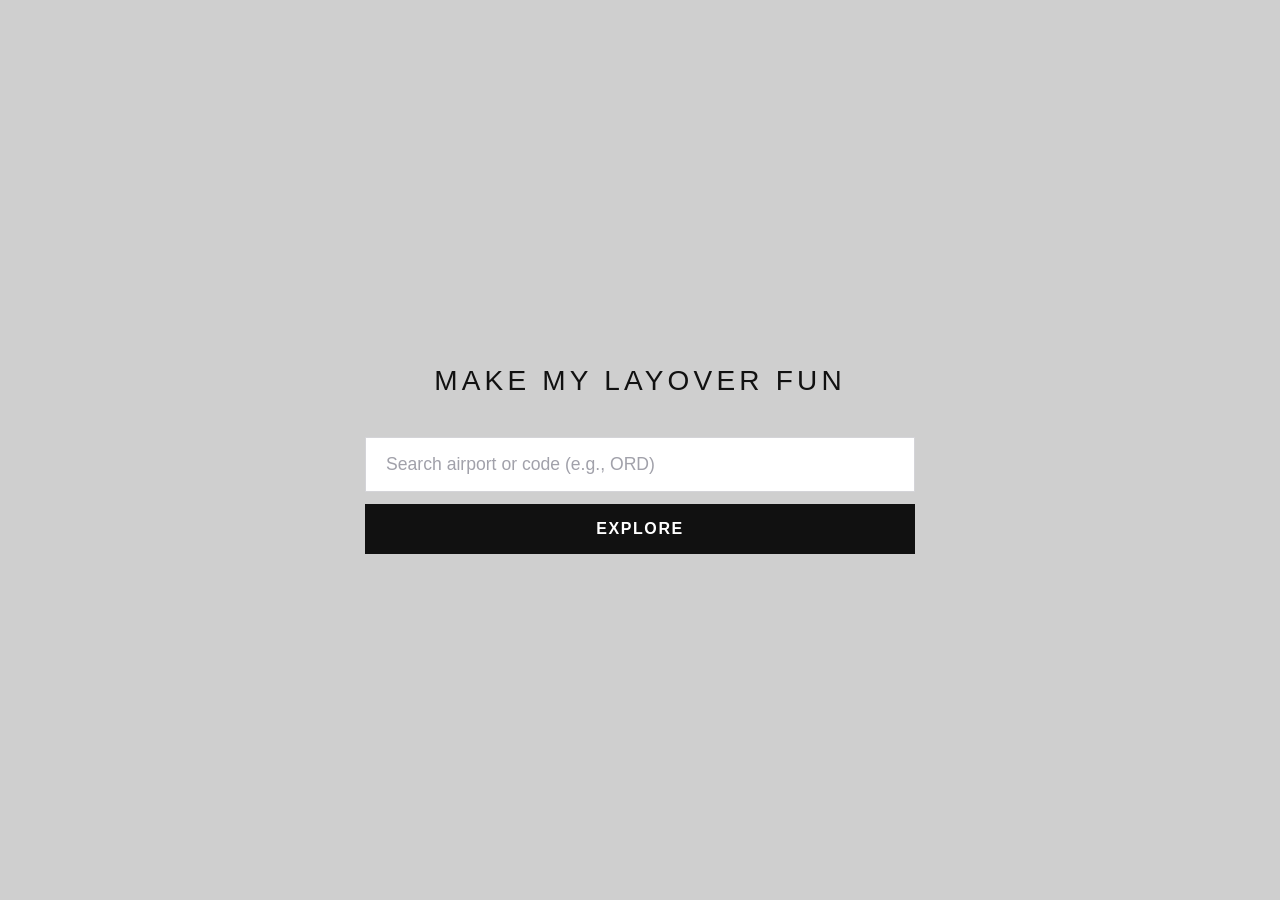
==== index.html @ f095bbe9 "airports" ====
<!DOCTYPE html>
<html lang="en">
<head>
    <!-- Google tag (gtag.js) -->
    <script async src="https://www.googletagmanager.com/gtag/js?id=G-93NPFQ6VTE"></script>
    <script>
        window.dataLayer = window.dataLayer || [];
        function gtag(){dataLayer.push(arguments);}
        gtag('js', new Date());

        gtag('config', 'G-93NPFQ6VTE');
    </script>
    <meta charset="UTF-8">
    <meta name="viewport" content="width=device-width, initial-scale=1.0">
    <title>Make My Layover Fun</title>
    
    <style>
        /* Sleek, light industrial theme inspired by aerospace UI */
        body {
            margin: 0;
            padding: 0;
            /* Native stark sans-serif stack for hard, clean letters */
            font-family: "Helvetica Neue", Helvetica, Arial, sans-serif;
            background-color: #cfcfcf; /* Light gray background */
            color: #111111; /* Stark black */
            display: flex;
            flex-direction: column;
            justify-content: center;
            align-items: center;
            height: 100vh;
            text-align: center;
        }

        .container {
            width: 100%;
            max-width: 550px;
            padding: 20px;
        }

        h1 {
            font-weight: 400; /* Lighter weight, much sleeker */
            font-size: 1.75rem; /* Smaller, less intrusive */
            text-transform: uppercase;
            letter-spacing: 0.15em; /* Wide spacing for a premium/tech feel */
            margin-bottom: 40px;
            color: #111111;
        }

        .search-wrapper {
            display: flex;
            flex-direction: column;
            gap: 12px;
        }

        /* Sharp, brutalist input field */
        input[type="text"] {
            width: 100%;
            padding: 16px 20px;
            font-size: 1.1rem;
            font-family: inherit;
            background-color: #ffffff;
            color: #111111;
            border: 1px solid #d4d4d8;
            border-radius: 0; /* Sharp corners */
            box-sizing: border-box;
            outline: none;
            transition: border-color 0.2s;
        }

        input[type="text"]::placeholder {
            color: #a1a1aa;
            font-weight: 400;
        }

        input[type="text"]:focus {
            border: 1px solid #111111; /* Sharp black border on focus */
        }

        /* High-contrast action button */
        button {
            padding: 16px;
            font-size: 1rem;
            font-weight: 600;
            font-family: inherit;
            text-transform: uppercase;
            letter-spacing: 0.1em;
            background-color: #111111;
            color: #ffffff;
            border: none;
            border-radius: 0; /* Sharp corners */
            cursor: pointer;
            transition: background-color 0.2s;
        }

        button:hover {
            background-color: #3f3f46;
        }

        /* Hide datalist arrow for absolute minimalism in supported browsers */
        input::-webkit-calendar-picker-indicator {
            opacity: 0;
        }
    </style>
</head>
<body>

    <div class="container">
        <h1>Make My Layover Fun</h1>
        
        <form id="hub-form" class="search-wrapper">
            <input 
                type="text" 
                id="airport-input" 
                list="airports" 
                placeholder="Search airport or code (e.g., ORD)" 
                required 
                autocomplete="off"
            >
            
            <!-- Top 50 Busiest US Airports - Alphabetized by Code -->
            <datalist id="airports">
                <option value="ATL - Atlanta Hartsfield-Jackson">
                <option value="AUS - Austin-Bergstrom">
                <option value="BNA - Nashville">
                <option value="BOS - Boston Logan">
                <option value="BWI - Baltimore/Washington">
                <option value="CLE - Cleveland Hopkins">
                <option value="CLT - Charlotte Douglas">
                <option value="CMH - John Glenn Columbus">
                <option value="CVG - Cincinnati/Northern Kentucky">
                <option value="DCA - Washington Reagan National">
                <option value="DEN - Denver International">
                <option value="DFW - Dallas/Fort Worth">
                <option value="DTW - Detroit Metropolitan">
                <option value="EWR - Newark Liberty">
                <option value="FLL - Fort Lauderdale-Hollywood">
                <option value="HNL - Honolulu">
                <option value="IAD - Washington Dulles">
                <option value="IAH - Houston George Bush">
                <option value="IND - Indianapolis">
                <option value="JAX - Jacksonville">
                <option value="JFK - New York John F. Kennedy">
                <option value="LAS - Las Vegas Harry Reid">
                <option value="LAX - Los Angeles">
                <option value="LGA - New York LaGuardia">
                <option value="MCI - Kansas City">
                <option value="MCO - Orlando">
                <option value="MDW - Chicago Midway">
                <option value="MIA - Miami">
                <option value="MKE - Milwaukee Mitchell">
                <option value="MSP - Minneapolis-St. Paul">
                <option value="MSY - New Orleans Louis Armstrong">
                <option value="OAK - Oakland">
                <option value="ORD - Chicago O'Hare">
                <option value="PBI - Palm Beach">
                <option value="PDX - Portland">
                <option value="PHL - Philadelphia">
                <option value="PHX - Phoenix Sky Harbor">
                <option value="PIT - Pittsburgh">
                <option value="RDU - Raleigh-Durham">
                <option value="RSW - Southwest Florida (Fort Myers)">
                <option value="SAN - San Diego">
                <option value="SAT - San Antonio">
                <option value="SEA - Seattle-Tacoma">
                <option value="SFO - San Francisco">
                <option value="SJU - San Juan Luis Muñoz Marín">
                <option value="SLC - Salt Lake City">
                <option value="SMF - Sacramento">
                <option value="SNA - John Wayne (Orange County)">
                <option value="STL - St. Louis Lambert">
                <option value="TPA - Tampa">
            </datalist>

            <button type="submit">Explore</button>
        </form>
    </div>

    <script>
        document.getElementById('hub-form').addEventListener('submit', function(e) {
            e.preventDefault(); 
            
            const inputValue = document.getElementById('airport-input').value;
            const code = inputValue.substring(0, 3).toUpperCase();
            
            if(code.length === 3) {
                window.location.href = `airport.html?code=${code}`;
            } else {
                alert("Please select a valid airport from the list.");
            }
        });
    </script>

</body>
</html>
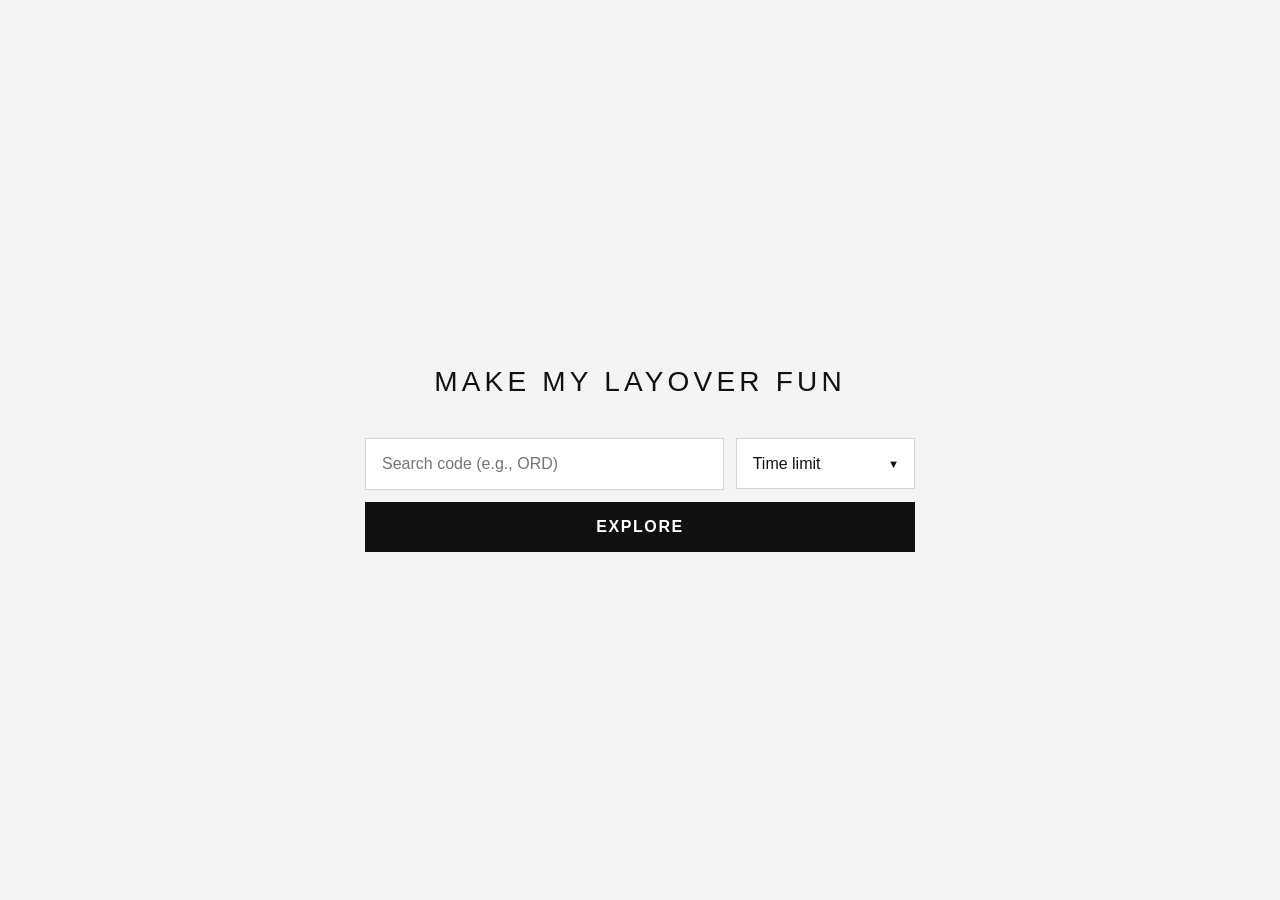
==== commit 06e83cbf: "symbols and pictures + lga" ====
--- a/index.html
+++ b/index.html
@@ -1,28 +1,16 @@
 <!DOCTYPE html>
 <html lang="en">
 <head>
-    <!-- Google tag (gtag.js) -->
-    <script async src="https://www.googletagmanager.com/gtag/js?id=G-93NPFQ6VTE"></script>
-    <script>
-        window.dataLayer = window.dataLayer || [];
-        function gtag(){dataLayer.push(arguments);}
-        gtag('js', new Date());
-
-        gtag('config', 'G-93NPFQ6VTE');
-    </script>
     <meta charset="UTF-8">
     <meta name="viewport" content="width=device-width, initial-scale=1.0">
     <title>Make My Layover Fun</title>
-    
     <style>
-        /* Sleek, light industrial theme inspired by aerospace UI */
         body {
             margin: 0;
             padding: 0;
-            /* Native stark sans-serif stack for hard, clean letters */
             font-family: "Helvetica Neue", Helvetica, Arial, sans-serif;
-            background-color: #cfcfcf; /* Light gray background */
-            color: #111111; /* Stark black */
+            background-color: #f4f4f5;
+            color: #111111;
             display: flex;
             flex-direction: column;
             justify-content: center;
@@ -30,94 +18,102 @@
             height: 100vh;
             text-align: center;
         }
-
         .container {
             width: 100%;
             max-width: 550px;
             padding: 20px;
         }
-
         h1 {
-            font-weight: 400; /* Lighter weight, much sleeker */
-            font-size: 1.75rem; /* Smaller, less intrusive */
+            font-weight: 400;
+            font-size: 1.75rem;
             text-transform: uppercase;
-            letter-spacing: 0.15em; /* Wide spacing for a premium/tech feel */
+            letter-spacing: 0.15em;
             margin-bottom: 40px;
             color: #111111;
         }
-
-        .search-wrapper {
-            display: flex;
-            flex-direction: column;
+        .form-grid {
+            display: grid;
+            grid-template-columns: 2fr 1fr;
             gap: 12px;
+            margin-bottom: 12px;
         }
-
-        /* Sharp, brutalist input field */
-        input[type="text"] {
+        input[type="text"], select {
             width: 100%;
-            padding: 16px 20px;
-            font-size: 1.1rem;
+            padding: 16px;
+            font-size: 1rem;
             font-family: inherit;
             background-color: #ffffff;
             color: #111111;
             border: 1px solid #d4d4d8;
-            border-radius: 0; /* Sharp corners */
+            border-radius: 0;
             box-sizing: border-box;
             outline: none;
-            transition: border-color 0.2s;
+            appearance: none;
+            -webkit-appearance: none;
         }
-
-        input[type="text"]::placeholder {
-            color: #a1a1aa;
-            font-weight: 400;
+        .select-wrapper {
+            position: relative;
         }
-
-        input[type="text"]:focus {
-            border: 1px solid #111111; /* Sharp black border on focus */
+        .select-wrapper::after {
+            content: "▼";
+            font-size: 0.7rem;
+            position: absolute;
+            right: 16px;
+            top: 50%;
+            transform: translateY(-50%);
+            pointer-events: none;
         }
-
-        /* High-contrast action button */
+        input[type="text"]:focus, select:focus {
+            border: 1px solid #111111;
+        }
         button {
+            width: 100%;
             padding: 16px;
             font-size: 1rem;
             font-weight: 600;
-            font-family: inherit;
             text-transform: uppercase;
             letter-spacing: 0.1em;
             background-color: #111111;
             color: #ffffff;
             border: none;
-            border-radius: 0; /* Sharp corners */
+            border-radius: 0;
             cursor: pointer;
             transition: background-color 0.2s;
         }
+        button:hover { background-color: #3f3f46; }
+        input::-webkit-calendar-picker-indicator { opacity: 0; }
+    </style>
 
-        button:hover {
-            background-color: #3f3f46;
-        }
+    <script async src="https://www.googletagmanager.com/gtag/js?id=G-93NPFQ6VTE"></script>
+    <script>
+      window.dataLayer = window.dataLayer || [];
+      function gtag(){dataLayer.push(arguments);}
+      gtag('js', new Date());
 
-        /* Hide datalist arrow for absolute minimalism in supported browsers */
-        input::-webkit-calendar-picker-indicator {
-            opacity: 0;
-        }
-    </style>
+      gtag('config', 'G-93NPFQ6VTE');
+    </script>
 </head>
 <body>
 
     <div class="container">
         <h1>Make My Layover Fun</h1>
         
-        <form id="hub-form" class="search-wrapper">
-            <input 
-                type="text" 
-                id="airport-input" 
-                list="airports" 
-                placeholder="Search airport or code (e.g., ORD)" 
-                required 
-                autocomplete="off"
-            >
+        <form id="hub-form">
+            <div class="form-grid">
+                <input type="text" id="airport-input" list="airports" placeholder="Search code (e.g., ORD)" required autocomplete="off">
+                <div class="select-wrapper">
+                    <select id="time-input" required>
+                        <option value="" disabled selected>Time limit</option>
+                        <option value="30">30 Mins</option>
+                        <option value="60">1 Hour</option>
+                        <option value="120">2 Hours</option>
+                        <option value="180">3 Hours</option>
+                        <option value="240">4 Hours</option>
+                        <option value="999">6+ Hours</option>
+                    </select>
+                </div>
+            </div>
             
-            <!-- Top 50 Busiest US Airports - Alphabetized by Code -->
             <datalist id="airports">
                 <option value="ATL - Atlanta Hartsfield-Jackson">
                 <option value="AUS - Austin-Bergstrom">
@@ -178,14 +174,13 @@
     <script>
         document.getElementById('hub-form').addEventListener('submit', function(e) {
             e.preventDefault(); 
+            const code = document.getElementById('airport-input').value.substring(0, 3).toUpperCase();
+            const time = document.getElementById('time-input').value;
             
-            const inputValue = document.getElementById('airport-input').value;
-            const code = inputValue.substring(0, 3).toUpperCase();
-            
-            if(code.length === 3) {
-                window.location.href = `airport.html?code=${code}`;
+            if(code.length === 3 && time) {
+                window.location.href = `airport.html?code=${code}&time=${time}`;
             } else {
-                alert("Please select a valid airport from the list.");
+                alert("Please select an airport and a time limit.");
             }
         });
     </script>
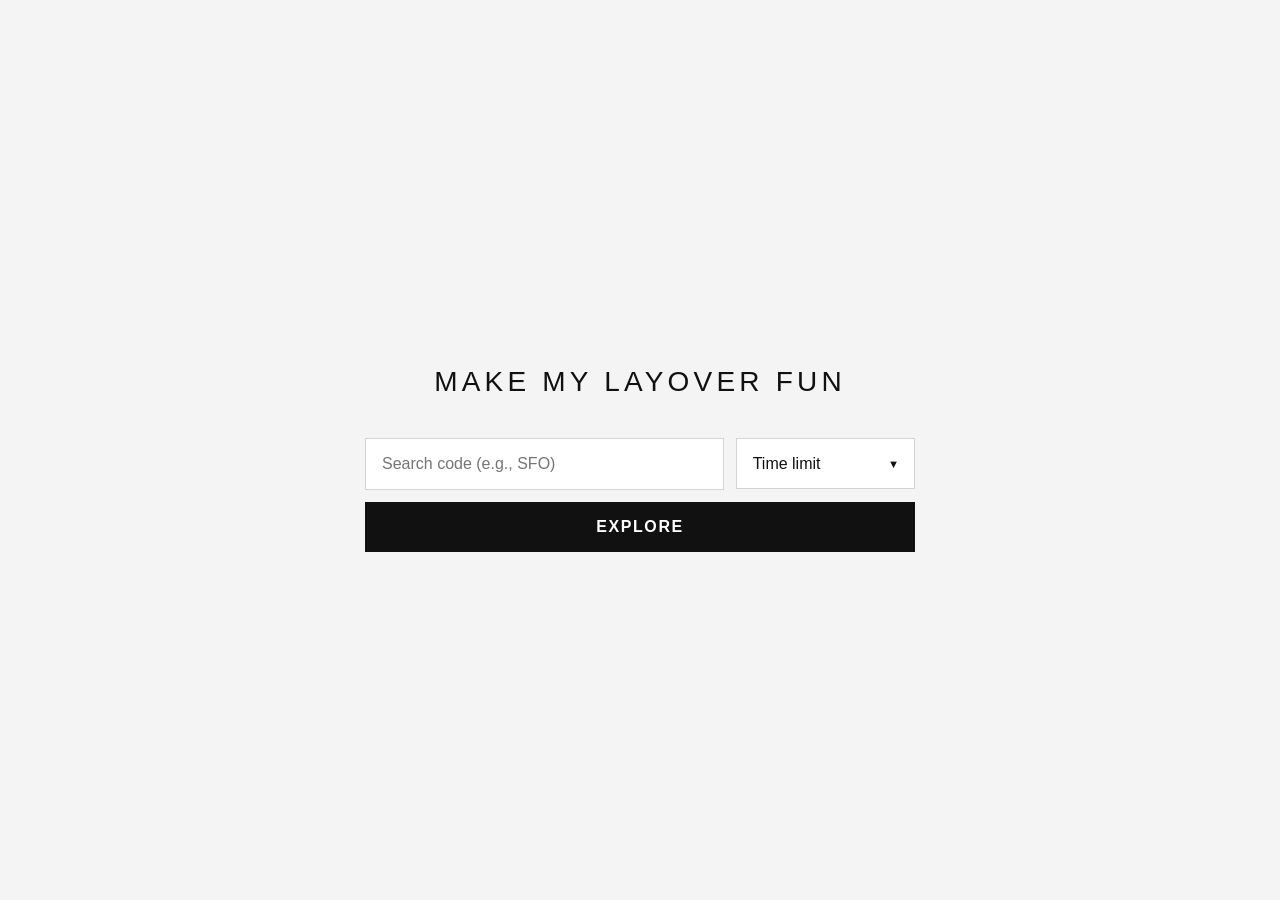
==== commit b33feac1: "sfo" ====
--- a/index.html
+++ b/index.html
@@ -1,6 +1,12 @@
 <!DOCTYPE html>
 <html lang="en">
 <head>
+    <link rel="icon" type="image/png" href="/favicon-96x96.png" sizes="96x96" />
+    <link rel="icon" type="image/svg+xml" href="/favicon.svg" />
+    <link rel="shortcut icon" href="/favicon.ico" />
+    <link rel="apple-touch-icon" sizes="180x180" href="/apple-touch-icon.png" />
+    <meta name="apple-mobile-web-app-title" content="MyWebSite" />
+    <link rel="manifest" href="/site.webmanifest" />
     <meta charset="UTF-8">
     <meta name="viewport" content="width=device-width, initial-scale=1.0">
     <title>Make My Layover Fun</title>
@@ -100,7 +106,7 @@
         
         <form id="hub-form">
             <div class="form-grid">
-                <input type="text" id="airport-input" list="airports" placeholder="Search code (e.g., ORD)" required autocomplete="off">
+                <input type="text" id="airport-input" list="airports" placeholder="Search code (e.g., SFO)" required autocomplete="off">
                 <div class="select-wrapper">
                     <select id="time-input" required>
                         <option value="" disabled selected>Time limit</option>
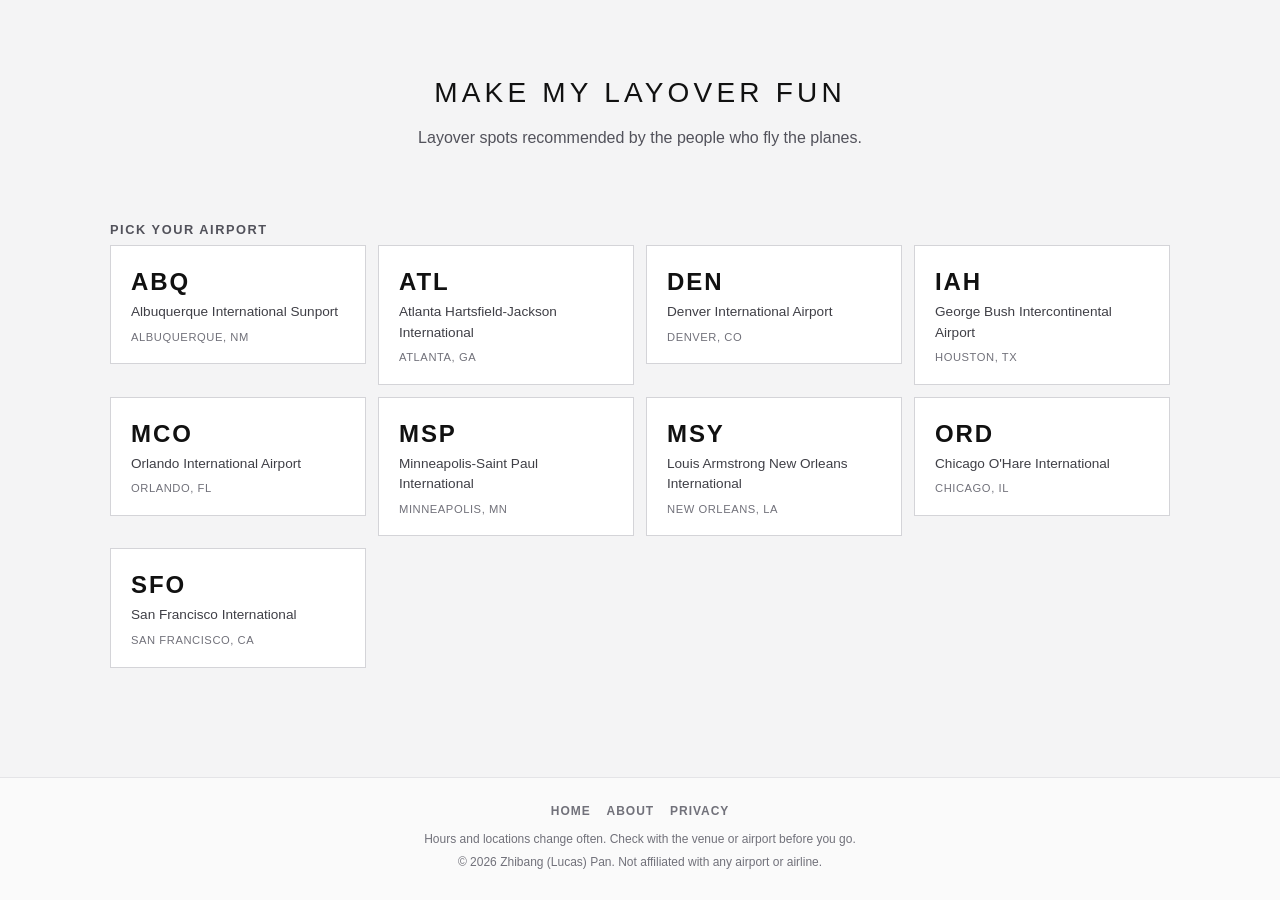
==== commit e4c2399b: "Rebuild site around pilot-recommended spots - Keep only places with a photo or a crew recommendation" ====
--- a/index.html
+++ b/index.html
@@ -1,195 +1,81 @@
 <!DOCTYPE html>
 <html lang="en">
 <head>
-    <link rel="icon" type="image/png" href="/favicon-96x96.png" sizes="96x96" />
-    <link rel="icon" type="image/svg+xml" href="/favicon.svg" />
-    <link rel="shortcut icon" href="/favicon.ico" />
-    <link rel="apple-touch-icon" sizes="180x180" href="/apple-touch-icon.png" />
-    <meta name="apple-mobile-web-app-title" content="MyWebSite" />
-    <link rel="manifest" href="/site.webmanifest" />
+    <!-- ==================== META & SEO ==================== -->
     <meta charset="UTF-8">
     <meta name="viewport" content="width=device-width, initial-scale=1.0">
-    <title>Make My Layover Fun</title>
-    <style>
-        body {
-            margin: 0;
-            padding: 0;
-            font-family: "Helvetica Neue", Helvetica, Arial, sans-serif;
-            background-color: #f4f4f5;
-            color: #111111;
-            display: flex;
-            flex-direction: column;
-            justify-content: center;
-            align-items: center;
-            height: 100vh;
-            text-align: center;
-        }
-        .container {
-            width: 100%;
-            max-width: 550px;
-            padding: 20px;
-        }
-        h1 {
-            font-weight: 400;
-            font-size: 1.75rem;
-            text-transform: uppercase;
-            letter-spacing: 0.15em;
-            margin-bottom: 40px;
-            color: #111111;
-        }
-        .form-grid {
-            display: grid;
-            grid-template-columns: 2fr 1fr;
-            gap: 12px;
-            margin-bottom: 12px;
-        }
-        input[type="text"], select {
-            width: 100%;
-            padding: 16px;
-            font-size: 1rem;
-            font-family: inherit;
-            background-color: #ffffff;
-            color: #111111;
-            border: 1px solid #d4d4d8;
-            border-radius: 0;
-            box-sizing: border-box;
-            outline: none;
-            appearance: none;
-            -webkit-appearance: none;
-        }
-        .select-wrapper {
-            position: relative;
-        }
-        .select-wrapper::after {
-            content: "▼";
-            font-size: 0.7rem;
-            position: absolute;
-            right: 16px;
-            top: 50%;
-            transform: translateY(-50%);
-            pointer-events: none;
-        }
-        input[type="text"]:focus, select:focus {
-            border: 1px solid #111111;
-        }
-        button {
-            width: 100%;
-            padding: 16px;
-            font-size: 1rem;
-            font-weight: 600;
-            text-transform: uppercase;
-            letter-spacing: 0.1em;
-            background-color: #111111;
-            color: #ffffff;
-            border: none;
-            border-radius: 0;
-            cursor: pointer;
-            transition: background-color 0.2s;
-        }
-        button:hover { background-color: #3f3f46; }
-        input::-webkit-calendar-picker-indicator { opacity: 0; }
-    </style>
+    <meta http-equiv="Content-Security-Policy" content="default-src 'self'; script-src 'self'; style-src 'self'; img-src 'self' data:; connect-src 'self'; object-src 'none'; base-uri 'self'; form-action 'self'">
+    <meta name="referrer" content="strict-origin-when-cross-origin">
+    <title>Make My Layover Fun | Pilot-Recommended Airport Layover Spots</title>
+    <meta name="description" content="Layover spots recommended by airline pilots and crew: the food, sights, and hidden corners worth your time at airports across the US.">
+    <meta name="author" content="Zhibang (Lucas) Pan">
+    <meta name="robots" content="index, follow">
+    <meta name="theme-color" content="#ffffff">
+    <link rel="canonical" href="https://makemylayoverfun.com/">
 
-    <script async src="https://www.googletagmanager.com/gtag/js?id=G-93NPFQ6VTE"></script>
-    <script>
-      window.dataLayer = window.dataLayer || [];
-      function gtag(){dataLayer.push(arguments);}
-      gtag('js', new Date());
+    <!-- Open Graph / Twitter -->
+    <meta property="og:type" content="website">
+    <meta property="og:site_name" content="Make My Layover Fun">
+    <meta property="og:url" content="https://makemylayoverfun.com/">
+    <meta property="og:title" content="Make My Layover Fun">
+    <meta property="og:description" content="Layover spots recommended by airline pilots and crew.">
+    <meta property="og:image" content="https://makemylayoverfun.com/og-image.jpg">
+    <meta property="og:image:width" content="1200">
+    <meta property="og:image:height" content="630">
+    <meta name="twitter:card" content="summary_large_image">
+    <meta name="twitter:title" content="Make My Layover Fun">
+    <meta name="twitter:description" content="Layover spots recommended by airline pilots and crew.">
+    <meta name="twitter:image" content="https://makemylayoverfun.com/og-image.jpg">
 
-      gtag('config', 'G-93NPFQ6VTE');
+    <!-- ==================== ICONS & MANIFEST ==================== -->
+    <link rel="icon" type="image/png" href="/favicon-96x96.png" sizes="96x96">
+    <link rel="icon" type="image/svg+xml" href="/favicon.svg">
+    <link rel="shortcut icon" href="/favicon.ico">
+    <link rel="apple-touch-icon" sizes="180x180" href="/apple-touch-icon.png">
+    <meta name="apple-mobile-web-app-title" content="Make My Layover Fun">
+    <link rel="manifest" href="/site.webmanifest">
+
+    <!-- ==================== JSON-LD SCHEMA ==================== -->
+    <script type="application/ld+json">
+    {
+      "@context": "https://schema.org",
+      "@type": "WebSite",
+      "name": "Make My Layover Fun",
+      "url": "https://makemylayoverfun.com/",
+      "description": "Layover spots recommended by airline pilots and crew.",
+      "author": { "@type": "Person", "name": "Zhibang (Lucas) Pan" }
+    }
     </script>
+
+    <link rel="stylesheet" href="/styles.css">
+    <script src="/home.js" defer></script>
 </head>
 <body>
+    <a class="skip-link" href="#main">Skip to content</a>
 
-    <div class="container">
-        <h1>Make My Layover Fun</h1>
-        
-        <form id="hub-form">
-            <div class="form-grid">
-                <input type="text" id="airport-input" list="airports" placeholder="Search code (e.g., SFO)" required autocomplete="off">
-                <div class="select-wrapper">
-                    <select id="time-input" required>
-                        <option value="" disabled selected>Time limit</option>
-                        <option value="30">30 Mins</option>
-                        <option value="60">1 Hour</option>
-                        <option value="120">2 Hours</option>
-                        <option value="180">3 Hours</option>
-                        <option value="240">4 Hours</option>
-                        <option value="999">6+ Hours</option>
-                    </select>
-                </div>
-            </div>
-            
-            <datalist id="airports">
-                <option value="ATL - Atlanta Hartsfield-Jackson">
-                <option value="AUS - Austin-Bergstrom">
-                <option value="BNA - Nashville">
-                <option value="BOS - Boston Logan">
-                <option value="BWI - Baltimore/Washington">
-                <option value="CLE - Cleveland Hopkins">
-                <option value="CLT - Charlotte Douglas">
-                <option value="CMH - John Glenn Columbus">
-                <option value="CVG - Cincinnati/Northern Kentucky">
-                <option value="DCA - Washington Reagan National">
-                <option value="DEN - Denver International">
-                <option value="DFW - Dallas/Fort Worth">
-                <option value="DTW - Detroit Metropolitan">
-                <option value="EWR - Newark Liberty">
-                <option value="FLL - Fort Lauderdale-Hollywood">
-                <option value="HNL - Honolulu">
-                <option value="IAD - Washington Dulles">
-                <option value="IAH - Houston George Bush">
-                <option value="IND - Indianapolis">
-                <option value="JAX - Jacksonville">
-                <option value="JFK - New York John F. Kennedy">
-                <option value="LAS - Las Vegas Harry Reid">
-                <option value="LAX - Los Angeles">
-                <option value="LGA - New York LaGuardia">
-                <option value="MCI - Kansas City">
-                <option value="MCO - Orlando">
-                <option value="MDW - Chicago Midway">
-                <option value="MIA - Miami">
-                <option value="MKE - Milwaukee Mitchell">
-                <option value="MSP - Minneapolis-St. Paul">
-                <option value="MSY - New Orleans Louis Armstrong">
-                <option value="OAK - Oakland">
-                <option value="ORD - Chicago O'Hare">
-                <option value="PBI - Palm Beach">
-                <option value="PDX - Portland">
-                <option value="PHL - Philadelphia">
-                <option value="PHX - Phoenix Sky Harbor">
-                <option value="PIT - Pittsburgh">
-                <option value="RDU - Raleigh-Durham">
-                <option value="RSW - Southwest Florida (Fort Myers)">
-                <option value="SAN - San Diego">
-                <option value="SAT - San Antonio">
-                <option value="SEA - Seattle-Tacoma">
-                <option value="SFO - San Francisco">
-                <option value="SJU - San Juan Luis Muñoz Marín">
-                <option value="SLC - Salt Lake City">
-                <option value="SMF - Sacramento">
-                <option value="SNA - John Wayne (Orange County)">
-                <option value="STL - St. Louis Lambert">
-                <option value="TPA - Tampa">
-            </datalist>
+    <main id="main">
+        <div class="hero">
+            <h1>Make My Layover Fun</h1>
+            <p class="tagline">Layover spots recommended by the people who fly the planes.</p>
+        </div>
 
-            <button type="submit">Explore</button>
-        </form>
-    </div>
+        <div class="container">
+            <h2 class="section-title" id="airports-heading">Pick your airport</h2>
+            <ul id="airport-list" class="airport-list" aria-labelledby="airports-heading">
+                <!-- Filled from data/airports.json by home.js -->
+            </ul>
+            <noscript><p class="status-msg">This site needs JavaScript turned on to load the airport guides.</p></noscript>
+        </div>
+    </main>
 
-    <script>
-        document.getElementById('hub-form').addEventListener('submit', function(e) {
-            e.preventDefault(); 
-            const code = document.getElementById('airport-input').value.substring(0, 3).toUpperCase();
-            const time = document.getElementById('time-input').value;
-            
-            if(code.length === 3 && time) {
-                window.location.href = `airport.html?code=${code}&time=${time}`;
-            } else {
-                alert("Please select an airport and a time limit.");
-            }
-        });
-    </script>
-
+    <footer class="site-footer">
+        <nav aria-label="Footer">
+            <a href="/">Home</a>
+            <a href="/about.html">About</a>
+            <a href="/about.html#privacy">Privacy</a>
+        </nav>
+        <p>Hours and locations change often. Check with the venue or airport before you go.</p>
+        <p>&copy; 2026 Zhibang (Lucas) Pan. Not affiliated with any airport or airline.</p>
+    </footer>
 </body>
-</html>+</html>
--- a/styles.css
+++ b/styles.css
@@ -0,0 +1,150 @@
+/* =======================================================================
+   FILE: styles.css — shared by every page
+   ======================================================================= */
+
+/* --- Base --- */
+*, *::before, *::after { box-sizing: border-box; }
+html { -webkit-text-size-adjust: 100%; }
+body {
+    margin: 0;
+    font-family: "Helvetica Neue", Helvetica, Arial, sans-serif;
+    background-color: #f4f4f5;
+    color: #111111;
+    display: flex;
+    flex-direction: column;
+    min-height: 100vh;
+    line-height: 1.5;
+}
+img { max-width: 100%; }
+a { color: inherit; }
+:focus-visible { outline: 2px solid #2563eb; outline-offset: 2px; }
+
+.skip-link {
+    position: absolute; left: 8px; top: -48px;
+    background: #111111; color: #ffffff; padding: 8px 12px; z-index: 100;
+    text-decoration: none; font-size: 0.85rem;
+}
+.skip-link:focus { top: 8px; }
+
+.visually-hidden {
+    position: absolute; width: 1px; height: 1px; padding: 0; margin: -1px;
+    overflow: hidden; clip: rect(0, 0, 0, 0); white-space: nowrap; border: 0;
+}
+
+/* --- Header --- */
+.site-header { background-color: #ffffff; border-bottom: 1px solid #d4d4d8; padding: 20px 20px 30px; }
+.header-top { display: flex; justify-content: flex-start; margin-bottom: 10px; }
+.back-btn {
+    color: #71717a; text-decoration: none; font-size: 0.8rem;
+    text-transform: uppercase; letter-spacing: 0.1em; font-weight: 600; transition: color 0.2s;
+}
+.back-btn:hover { color: #111111; }
+.title-block { text-align: center; }
+h1 { font-weight: 400; font-size: 2rem; text-transform: uppercase; letter-spacing: 0.1em; margin: 0 0 4px; }
+.city-label { font-size: 0.85rem; color: #71717a; text-transform: uppercase; letter-spacing: 0.05em; }
+
+/* --- Layout --- */
+main { flex: 1; width: 100%; }
+.container { max-width: 1100px; margin: 30px auto 40px; padding: 0 20px; width: 100%; }
+.narrow { max-width: 680px; }
+
+/* --- Home --- */
+.hero { text-align: center; padding: 72px 20px 40px; }
+.hero h1 { font-size: 1.75rem; letter-spacing: 0.15em; margin-bottom: 12px; }
+.tagline { color: #52525b; max-width: 460px; margin: 0 auto; font-size: 1rem; }
+.airport-list {
+    list-style: none; padding: 0; margin: 0;
+    display: grid; grid-template-columns: repeat(auto-fill, minmax(220px, 1fr)); gap: 12px;
+}
+.airport-link {
+    display: block; background: #ffffff; border: 1px solid #d4d4d8; padding: 18px 20px;
+    text-decoration: none; transition: border-color 0.2s, box-shadow 0.2s;
+}
+.airport-link:hover { border-color: #111111; box-shadow: 0 2px 6px rgba(0,0,0,0.06); }
+.airport-code { display: block; font-size: 1.5rem; font-weight: 600; letter-spacing: 0.08em; }
+.airport-name { display: block; font-size: 0.85rem; color: #3f3f46; margin-top: 2px; }
+.airport-city { display: block; font-size: 0.7rem; color: #71717a; text-transform: uppercase; letter-spacing: 0.05em; margin-top: 6px; }
+
+/* --- Sections on the airport page --- */
+.section-title {
+    font-size: 0.8rem; font-weight: 600; text-transform: uppercase; letter-spacing: 0.12em;
+    color: #52525b; margin: 0 0 6px;
+}
+.section-note { font-size: 0.85rem; color: #71717a; margin: 0 0 16px; }
+.places-section + .places-section { margin-top: 48px; }
+
+/* --- Cards --- */
+.grid { display: grid; grid-template-columns: repeat(auto-fill, minmax(300px, 1fr)); gap: 20px; }
+.card { background-color: #ffffff; border: 1px solid #d4d4d8; padding: 24px; display: flex; flex-direction: column; }
+
+.crew-badge {
+    align-self: flex-start; background-color: #eff6ff; color: #1d4ed8; border: 1px solid #bfdbfe;
+    font-size: 0.65rem; font-weight: 700; text-transform: uppercase; letter-spacing: 0.05em;
+    padding: 4px 8px; border-radius: 4px; text-decoration: none; margin-bottom: 12px;
+}
+a.crew-badge:hover { background-color: #dbeafe; border-color: #93c5fd; color: #1e3a8a; }
+
+.card-image {
+    width: 100%; height: 180px; object-fit: cover; object-position: center;
+    border: 1px solid #e4e4e7; display: block; margin-bottom: 12px; background: #e4e4e7;
+}
+.image-attribution { font-size: 0.6rem; color: #71717a; text-align: right; margin: -8px 0 12px; font-style: italic; }
+.terminal-loc { font-size: 0.75rem; color: #71717a; text-transform: uppercase; letter-spacing: 0.05em; margin-bottom: 6px; }
+.card h3 { font-weight: 600; font-size: 1.1rem; margin: 0 0 8px; line-height: 1.3; }
+.card-location { font-size: 0.85rem; color: #3f3f46; margin: 0 0 12px; }
+.card-location ul, .card-hours ul { margin: 4px 0 0; padding-left: 18px; }
+.card-description { font-size: 0.9rem; margin: 0 0 16px; flex-grow: 1; }
+.getting-there {
+    background-color: #f4f4f5; padding: 12px; margin-bottom: 16px; border-left: 3px solid #0ea5e9;
+    font-size: 0.85rem; color: #3f3f46; line-height: 1.4;
+}
+.getting-there strong {
+    display: block; font-size: 0.75rem; text-transform: uppercase; color: #111111; margin-bottom: 4px;
+}
+.card-hours { font-size: 0.8rem; color: #3f3f46; margin-bottom: 20px; font-weight: 500; }
+
+.button-group { display: flex; gap: 8px; flex-wrap: wrap; margin-top: auto; }
+.action-btn, .map-btn {
+    font-size: 0.75rem; font-weight: 600; padding: 6px 12px; text-decoration: none;
+    text-transform: uppercase; letter-spacing: 0.05em; transition: background 0.2s;
+}
+.action-btn { color: #ffffff; background-color: #111111; border: 1px solid #111111; }
+.action-btn:hover { background-color: #3f3f46; }
+.map-btn { color: #111111; background-color: #ffffff; border: 1px solid #d4d4d8; }
+.map-btn:hover { background-color: #e4e4e7; }
+
+.status-msg { text-align: center; padding: 60px 20px; color: #3f3f46; }
+.status-msg h2 { font-weight: 400; text-transform: uppercase; letter-spacing: 0.08em; }
+
+/* --- Prose pages (about / 404) --- */
+.prose h2 { font-size: 1rem; text-transform: uppercase; letter-spacing: 0.08em; margin: 32px 0 8px; }
+.prose p, .prose li { color: #3f3f46; }
+.button-link {
+    display: inline-block; padding: 14px 24px; background: #111111; color: #ffffff; text-decoration: none;
+    font-weight: 600; text-transform: uppercase; letter-spacing: 0.1em; font-size: 0.9rem;
+}
+.button-link:hover { background: #3f3f46; }
+
+/* --- Footer --- */
+.site-footer {
+    text-align: center; padding: 24px 20px; font-size: 0.75rem; color: #71717a;
+    border-top: 1px solid #e4e4e7; background-color: #fafafa; line-height: 1.6;
+}
+.site-footer nav { display: flex; justify-content: center; gap: 16px; margin-bottom: 8px; flex-wrap: wrap; }
+.site-footer nav a { text-decoration: none; text-transform: uppercase; letter-spacing: 0.08em; font-weight: 600; }
+.site-footer nav a:hover { color: #111111; }
+.site-footer p { margin: 4px auto; max-width: 760px; }
+.credits { margin-top: 12px; }
+
+@media (max-width: 600px) {
+    h1 { font-size: 1.5rem; }
+    .hero { padding: 48px 16px 28px; }
+    .container { padding: 0 16px; }
+    .grid { grid-template-columns: 1fr; gap: 16px; }
+    .card { padding: 16px; }
+    .card-image { height: 160px; }
+}
+
+@media (prefers-reduced-motion: reduce) {
+    * { transition: none !important; }
+}
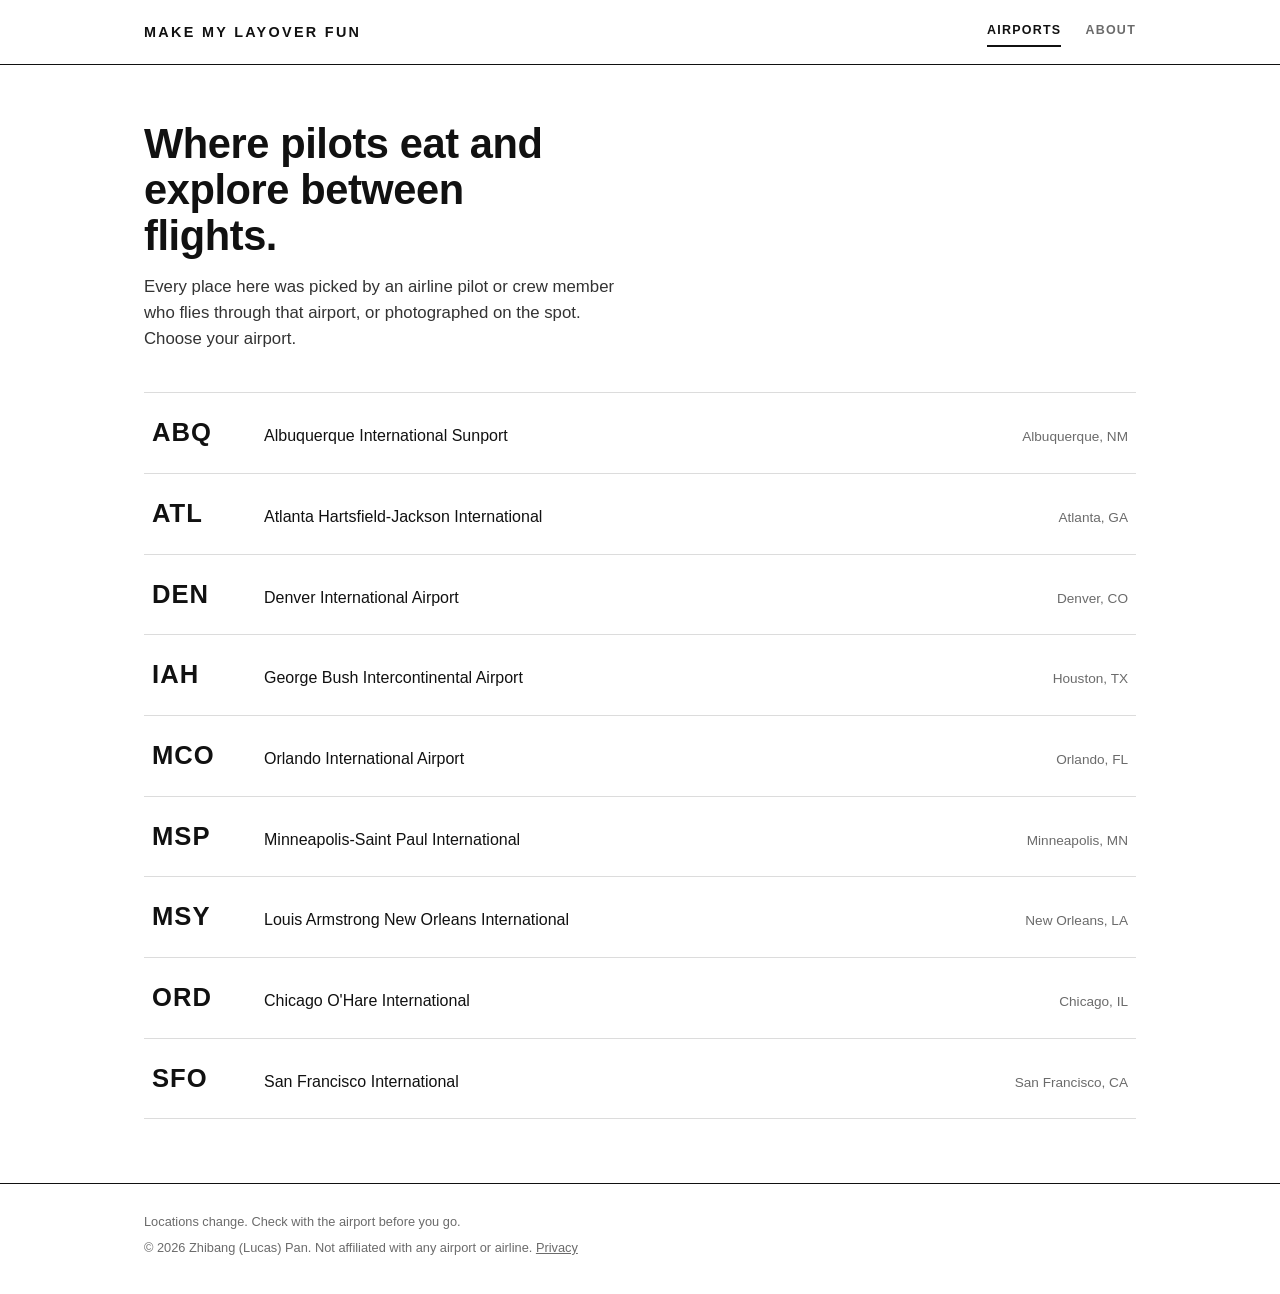
==== commit 3cfa1fb4: "Simplify places and redesign layout - Remove map buttons, hours, security labels, and outside-the-ai" ====
--- a/index.html
+++ b/index.html
@@ -53,29 +53,33 @@
 <body>
     <a class="skip-link" href="#main">Skip to content</a>
 
-    <main id="main">
-        <div class="hero">
-            <h1>Make My Layover Fun</h1>
-            <p class="tagline">Layover spots recommended by the people who fly the planes.</p>
+    <header class="site-header">
+        <div class="wrap">
+            <a class="wordmark" href="/">Make My Layover Fun</a>
+            <nav class="site-nav" aria-label="Main">
+                <a href="/" aria-current="page">Airports</a>
+                <a href="/about.html">About</a>
+            </nav>
+        </div>
+    </header>
+
+    <main id="main" class="wrap">
+        <div class="intro">
+            <h1>Where pilots eat and explore between flights.</h1>
+            <p>Every place here was picked by an airline pilot or crew member who flies through that airport, or photographed on the spot. Choose your airport.</p>
         </div>
 
-        <div class="container">
-            <h2 class="section-title" id="airports-heading">Pick your airport</h2>
-            <ul id="airport-list" class="airport-list" aria-labelledby="airports-heading">
-                <!-- Filled from data/airports.json by home.js -->
-            </ul>
-            <noscript><p class="status-msg">This site needs JavaScript turned on to load the airport guides.</p></noscript>
-        </div>
+        <ul id="airport-list" class="airport-list" aria-label="Airports">
+            <!-- Filled from data/airports.json by home.js -->
+        </ul>
+        <noscript><p class="status-msg">This site needs JavaScript turned on to load the airport guides.</p></noscript>
     </main>
 
     <footer class="site-footer">
-        <nav aria-label="Footer">
-            <a href="/">Home</a>
-            <a href="/about.html">About</a>
-            <a href="/about.html#privacy">Privacy</a>
-        </nav>
-        <p>Hours and locations change often. Check with the venue or airport before you go.</p>
-        <p>&copy; 2026 Zhibang (Lucas) Pan. Not affiliated with any airport or airline.</p>
+        <div class="wrap">
+            <p>Locations change. Check with the airport before you go.</p>
+            <p>&copy; 2026 Zhibang (Lucas) Pan. Not affiliated with any airport or airline. <a href="/about.html#privacy">Privacy</a></p>
+        </div>
     </footer>
 </body>
 </html>
--- a/styles.css
+++ b/styles.css
@@ -1,6 +1,15 @@
 /* =======================================================================
    FILE: styles.css — shared by every page
    ======================================================================= */
+
+:root {
+    --ink: #111111;
+    --muted: #6b6b6b;
+    --rule: #dcdcdc;
+    --paper: #ffffff;
+    --tint: #f3f3f1;
+    --link: #1a4fd6;
+}
 
 /* --- Base --- */
 *, *::before, *::after { box-sizing: border-box; }
@@ -8,141 +17,121 @@
 body {
     margin: 0;
     font-family: "Helvetica Neue", Helvetica, Arial, sans-serif;
-    background-color: #f4f4f5;
-    color: #111111;
+    background-color: var(--paper);
+    color: var(--ink);
     display: flex;
     flex-direction: column;
     min-height: 100vh;
-    line-height: 1.5;
+    line-height: 1.55;
 }
-img { max-width: 100%; }
+img { max-width: 100%; display: block; }
 a { color: inherit; }
-:focus-visible { outline: 2px solid #2563eb; outline-offset: 2px; }
+:focus-visible { outline: 2px solid var(--link); outline-offset: 2px; }
 
 .skip-link {
-    position: absolute; left: 8px; top: -48px;
-    background: #111111; color: #ffffff; padding: 8px 12px; z-index: 100;
-    text-decoration: none; font-size: 0.85rem;
+    position: absolute; left: 8px; top: -48px; z-index: 100;
+    background: var(--ink); color: var(--paper); padding: 8px 12px; text-decoration: none; font-size: 0.85rem;
 }
 .skip-link:focus { top: 8px; }
 
-.visually-hidden {
-    position: absolute; width: 1px; height: 1px; padding: 0; margin: -1px;
-    overflow: hidden; clip: rect(0, 0, 0, 0); white-space: nowrap; border: 0;
+.wrap { max-width: 1040px; margin: 0 auto; padding: 0 24px; width: 100%; }
+main { flex: 1; }
+
+/* Small uppercase label used across the site */
+.label {
+    font-size: 0.72rem; font-weight: 600; text-transform: uppercase; letter-spacing: 0.12em; color: var(--muted);
 }
 
-/* --- Header --- */
-.site-header { background-color: #ffffff; border-bottom: 1px solid #d4d4d8; padding: 20px 20px 30px; }
-.header-top { display: flex; justify-content: flex-start; margin-bottom: 10px; }
-.back-btn {
-    color: #71717a; text-decoration: none; font-size: 0.8rem;
-    text-transform: uppercase; letter-spacing: 0.1em; font-weight: 600; transition: color 0.2s;
+/* --- Site header (same on every page) --- */
+.site-header { border-bottom: 1px solid var(--ink); }
+.site-header .wrap { display: flex; align-items: center; justify-content: space-between; gap: 16px; min-height: 64px; flex-wrap: wrap; }
+.wordmark {
+    font-size: 0.9rem; font-weight: 700; text-transform: uppercase; letter-spacing: 0.16em; text-decoration: none;
 }
-.back-btn:hover { color: #111111; }
-.title-block { text-align: center; }
-h1 { font-weight: 400; font-size: 2rem; text-transform: uppercase; letter-spacing: 0.1em; margin: 0 0 4px; }
-.city-label { font-size: 0.85rem; color: #71717a; text-transform: uppercase; letter-spacing: 0.05em; }
+.site-nav { display: flex; gap: 24px; }
+.site-nav a {
+    font-size: 0.78rem; font-weight: 600; text-transform: uppercase; letter-spacing: 0.1em;
+    text-decoration: none; color: var(--muted); padding: 4px 0;
+}
+.site-nav a:hover, .site-nav a[aria-current="page"] { color: var(--ink); }
+.site-nav a[aria-current="page"] { border-bottom: 2px solid var(--ink); }
 
-/* --- Layout --- */
-main { flex: 1; width: 100%; }
-.container { max-width: 1100px; margin: 30px auto 40px; padding: 0 20px; width: 100%; }
-.narrow { max-width: 680px; }
+/* --- Page intro --- */
+.intro { padding: 56px 0 40px; border-bottom: 1px solid var(--rule); }
+.intro h1 { font-size: 2.6rem; font-weight: 700; line-height: 1.1; letter-spacing: -0.01em; margin: 0 0 16px; max-width: 18ch; }
+.intro p { margin: 0; max-width: 52ch; color: #333333; font-size: 1.05rem; }
 
-/* --- Home --- */
-.hero { text-align: center; padding: 72px 20px 40px; }
-.hero h1 { font-size: 1.75rem; letter-spacing: 0.15em; margin-bottom: 12px; }
-.tagline { color: #52525b; max-width: 460px; margin: 0 auto; font-size: 1rem; }
-.airport-list {
-    list-style: none; padding: 0; margin: 0;
-    display: grid; grid-template-columns: repeat(auto-fill, minmax(220px, 1fr)); gap: 12px;
+/* --- Home: airport list --- */
+.airport-list { list-style: none; margin: 0 0 64px; padding: 0; }
+.airport-list li { border-bottom: 1px solid var(--rule); }
+.airport-row {
+    display: grid; grid-template-columns: 96px 1fr auto; align-items: baseline; gap: 16px;
+    padding: 20px 8px; text-decoration: none; transition: background-color 0.15s;
 }
-.airport-link {
-    display: block; background: #ffffff; border: 1px solid #d4d4d8; padding: 18px 20px;
-    text-decoration: none; transition: border-color 0.2s, box-shadow 0.2s;
+.airport-row:hover { background-color: var(--tint); }
+.airport-code { font-size: 1.6rem; font-weight: 700; letter-spacing: 0.04em; }
+.airport-name { font-size: 1rem; }
+.airport-city { font-size: 0.85rem; color: var(--muted); text-align: right; }
+
+/* --- Airport page heading --- */
+.airport-head { padding: 48px 0 32px; border-bottom: 1px solid var(--ink); }
+.airport-head .code { font-size: 4.5rem; font-weight: 700; line-height: 1; letter-spacing: 0.02em; margin: 0; }
+.airport-head .name { font-size: 1.25rem; margin: 12px 0 4px; }
+.airport-head .meta { margin: 0; }
+
+/* --- Places --- */
+.places { list-style: none; margin: 0 0 64px; padding: 0; }
+.place {
+    display: grid; grid-template-columns: minmax(0, 1fr) 340px; gap: 40px;
+    padding: 40px 0; border-bottom: 1px solid var(--rule);
 }
-.airport-link:hover { border-color: #111111; box-shadow: 0 2px 6px rgba(0,0,0,0.06); }
-.airport-code { display: block; font-size: 1.5rem; font-weight: 600; letter-spacing: 0.08em; }
-.airport-name { display: block; font-size: 0.85rem; color: #3f3f46; margin-top: 2px; }
-.airport-city { display: block; font-size: 0.7rem; color: #71717a; text-transform: uppercase; letter-spacing: 0.05em; margin-top: 6px; }
+.place.no-photo { grid-template-columns: minmax(0, 1fr); }
+.place-text { max-width: 62ch; }
+.place-location { margin: 0 0 8px; }
+.place-location span { display: block; }
+.place h2 { font-size: 1.6rem; font-weight: 700; line-height: 1.2; margin: 0 0 14px; }
+.place-description { margin: 0 0 20px; color: #2a2a2a; }
+.place-footer { display: flex; align-items: center; justify-content: space-between; gap: 12px 24px; flex-wrap: wrap; }
+.crew { margin: 0; font-size: 0.9rem; color: var(--muted); }
+.crew a { color: var(--link); font-weight: 600; text-decoration: none; border-bottom: 1px solid currentColor; }
+.crew a:hover { color: var(--ink); }
 
-/* --- Sections on the airport page --- */
-.section-title {
-    font-size: 0.8rem; font-weight: 600; text-transform: uppercase; letter-spacing: 0.12em;
-    color: #52525b; margin: 0 0 6px;
+.place-photo { margin: 0; }
+.place-photo img { width: 100%; height: auto; aspect-ratio: 4 / 3; object-fit: cover; background: var(--tint); }
+.place-photo figcaption { font-size: 0.68rem; color: var(--muted); margin-top: 6px; line-height: 1.4; }
+
+.button {
+    display: inline-block; padding: 10px 18px; background: var(--ink); color: var(--paper); text-decoration: none;
+    font-size: 0.75rem; font-weight: 600; text-transform: uppercase; letter-spacing: 0.1em; transition: background-color 0.15s;
 }
-.section-note { font-size: 0.85rem; color: #71717a; margin: 0 0 16px; }
-.places-section + .places-section { margin-top: 48px; }
+.button:hover { background-color: #3a3a3a; }
 
-/* --- Cards --- */
-.grid { display: grid; grid-template-columns: repeat(auto-fill, minmax(300px, 1fr)); gap: 20px; }
-.card { background-color: #ffffff; border: 1px solid #d4d4d8; padding: 24px; display: flex; flex-direction: column; }
-
-.crew-badge {
-    align-self: flex-start; background-color: #eff6ff; color: #1d4ed8; border: 1px solid #bfdbfe;
-    font-size: 0.65rem; font-weight: 700; text-transform: uppercase; letter-spacing: 0.05em;
-    padding: 4px 8px; border-radius: 4px; text-decoration: none; margin-bottom: 12px;
-}
-a.crew-badge:hover { background-color: #dbeafe; border-color: #93c5fd; color: #1e3a8a; }
-
-.card-image {
-    width: 100%; height: 180px; object-fit: cover; object-position: center;
-    border: 1px solid #e4e4e7; display: block; margin-bottom: 12px; background: #e4e4e7;
-}
-.image-attribution { font-size: 0.6rem; color: #71717a; text-align: right; margin: -8px 0 12px; font-style: italic; }
-.terminal-loc { font-size: 0.75rem; color: #71717a; text-transform: uppercase; letter-spacing: 0.05em; margin-bottom: 6px; }
-.card h3 { font-weight: 600; font-size: 1.1rem; margin: 0 0 8px; line-height: 1.3; }
-.card-location { font-size: 0.85rem; color: #3f3f46; margin: 0 0 12px; }
-.card-location ul, .card-hours ul { margin: 4px 0 0; padding-left: 18px; }
-.card-description { font-size: 0.9rem; margin: 0 0 16px; flex-grow: 1; }
-.getting-there {
-    background-color: #f4f4f5; padding: 12px; margin-bottom: 16px; border-left: 3px solid #0ea5e9;
-    font-size: 0.85rem; color: #3f3f46; line-height: 1.4;
-}
-.getting-there strong {
-    display: block; font-size: 0.75rem; text-transform: uppercase; color: #111111; margin-bottom: 4px;
-}
-.card-hours { font-size: 0.8rem; color: #3f3f46; margin-bottom: 20px; font-weight: 500; }
-
-.button-group { display: flex; gap: 8px; flex-wrap: wrap; margin-top: auto; }
-.action-btn, .map-btn {
-    font-size: 0.75rem; font-weight: 600; padding: 6px 12px; text-decoration: none;
-    text-transform: uppercase; letter-spacing: 0.05em; transition: background 0.2s;
-}
-.action-btn { color: #ffffff; background-color: #111111; border: 1px solid #111111; }
-.action-btn:hover { background-color: #3f3f46; }
-.map-btn { color: #111111; background-color: #ffffff; border: 1px solid #d4d4d8; }
-.map-btn:hover { background-color: #e4e4e7; }
-
-.status-msg { text-align: center; padding: 60px 20px; color: #3f3f46; }
-.status-msg h2 { font-weight: 400; text-transform: uppercase; letter-spacing: 0.08em; }
+.status-msg { padding: 64px 0; }
+.status-msg h2 { font-size: 1.6rem; margin: 0 0 8px; }
+.status-msg p { color: #333333; margin: 0 0 24px; }
 
 /* --- Prose pages (about / 404) --- */
-.prose h2 { font-size: 1rem; text-transform: uppercase; letter-spacing: 0.08em; margin: 32px 0 8px; }
-.prose p, .prose li { color: #3f3f46; }
-.button-link {
-    display: inline-block; padding: 14px 24px; background: #111111; color: #ffffff; text-decoration: none;
-    font-weight: 600; text-transform: uppercase; letter-spacing: 0.1em; font-size: 0.9rem;
-}
-.button-link:hover { background: #3f3f46; }
+.prose { max-width: 62ch; padding-bottom: 64px; }
+.prose h2 { font-size: 1.1rem; margin: 40px 0 8px; }
+.prose p { color: #2a2a2a; }
 
-/* --- Footer --- */
-.site-footer {
-    text-align: center; padding: 24px 20px; font-size: 0.75rem; color: #71717a;
-    border-top: 1px solid #e4e4e7; background-color: #fafafa; line-height: 1.6;
-}
-.site-footer nav { display: flex; justify-content: center; gap: 16px; margin-bottom: 8px; flex-wrap: wrap; }
-.site-footer nav a { text-decoration: none; text-transform: uppercase; letter-spacing: 0.08em; font-weight: 600; }
-.site-footer nav a:hover { color: #111111; }
-.site-footer p { margin: 4px auto; max-width: 760px; }
-.credits { margin-top: 12px; }
+/* --- Footer (same on every page) --- */
+.site-footer { border-top: 1px solid var(--ink); padding: 28px 0 36px; font-size: 0.8rem; color: var(--muted); }
+.site-footer .wrap { display: grid; gap: 6px; }
+.site-footer p { margin: 0; max-width: 80ch; }
+.credits { margin-top: 10px !important; font-size: 0.72rem; }
 
-@media (max-width: 600px) {
-    h1 { font-size: 1.5rem; }
-    .hero { padding: 48px 16px 28px; }
-    .container { padding: 0 16px; }
-    .grid { grid-template-columns: 1fr; gap: 16px; }
-    .card { padding: 16px; }
-    .card-image { height: 160px; }
+@media (max-width: 720px) {
+    .wrap { padding: 0 16px; }
+    .intro { padding: 36px 0 28px; }
+    .intro h1 { font-size: 1.9rem; }
+    .airport-row { grid-template-columns: 72px 1fr; padding: 16px 4px; }
+    .airport-code { font-size: 1.3rem; }
+    .airport-city { grid-column: 2; text-align: left; margin-top: -12px; }
+    .airport-head .code { font-size: 3.2rem; }
+    .place { grid-template-columns: minmax(0, 1fr); gap: 20px; padding: 32px 0; }
+    .place-photo { order: -1; }
+    .place h2 { font-size: 1.35rem; }
 }
 
 @media (prefers-reduced-motion: reduce) {
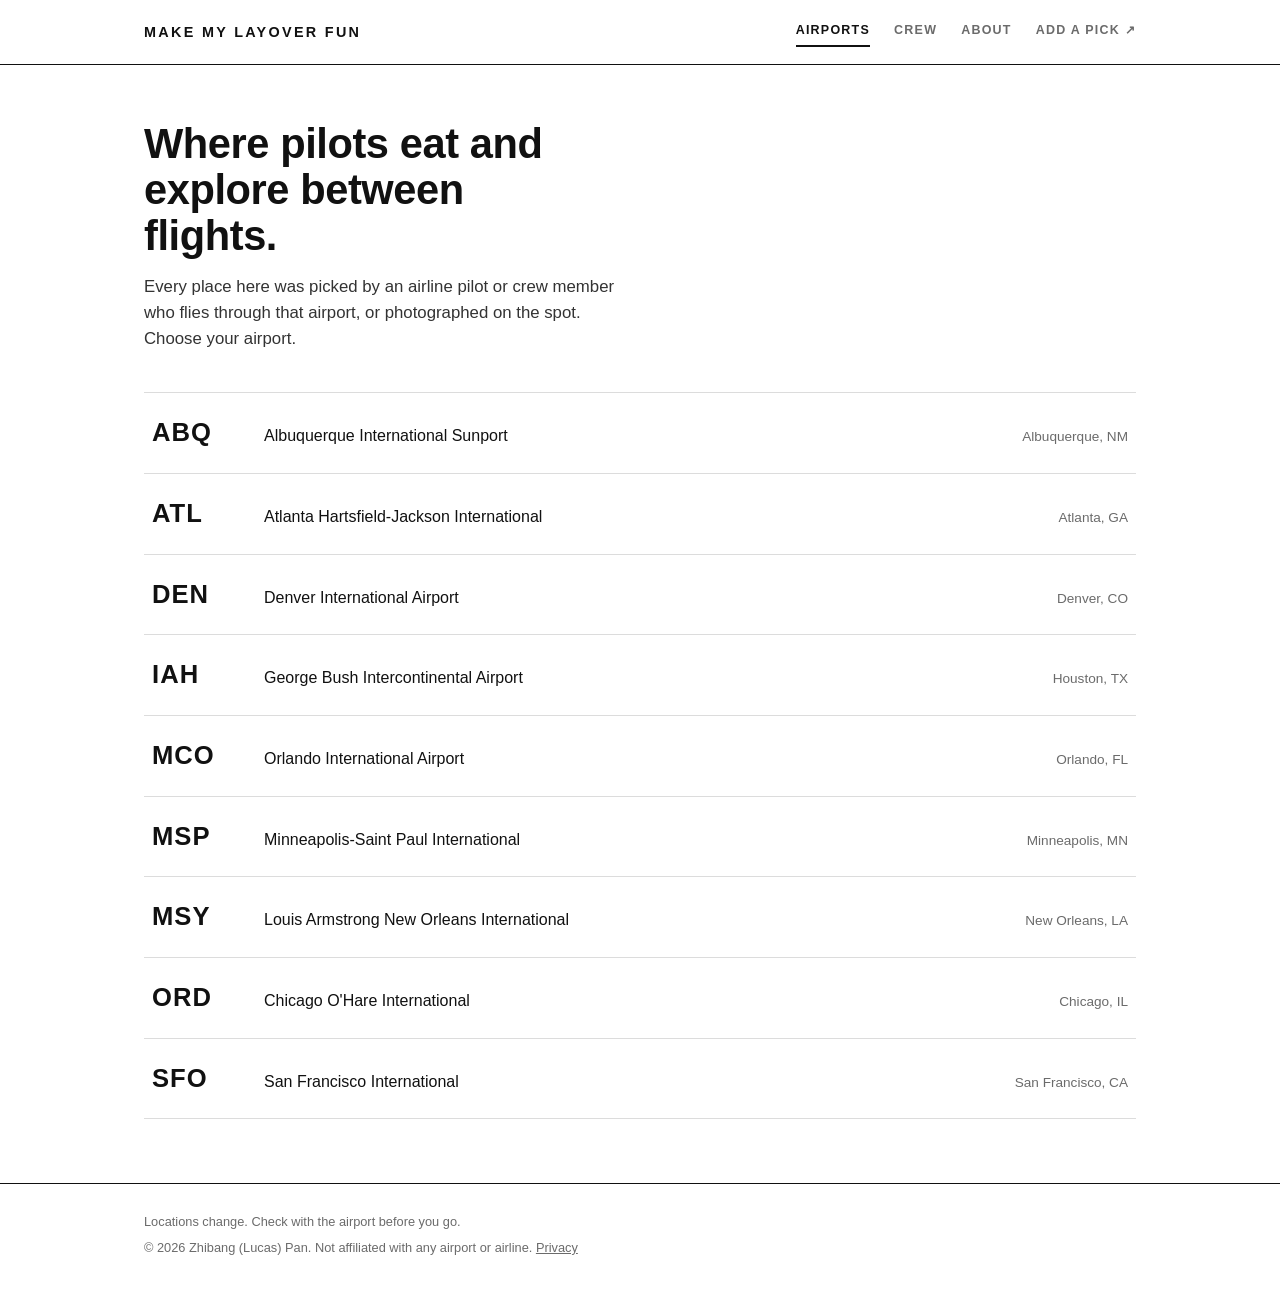
==== commit b1d64262: "Add crew page and "Add a pick" form links - New crew page listing each pilot, their LinkedIn, and th" ====
--- a/index.html
+++ b/index.html
@@ -58,7 +58,9 @@
             <a class="wordmark" href="/">Make My Layover Fun</a>
             <nav class="site-nav" aria-label="Main">
                 <a href="/" aria-current="page">Airports</a>
+                <a href="/crew.html">Crew</a>
                 <a href="/about.html">About</a>
+                <a href="https://forms.gle/SNTCURVieqTGjWRBA" target="_blank" rel="noopener noreferrer">Add a pick ↗</a>
             </nav>
         </div>
     </header>
--- a/styles.css
+++ b/styles.css
@@ -106,6 +106,27 @@
 }
 .button:hover { background-color: #3a3a3a; }
 
+/* --- Crew page --- */
+.crew-list { list-style: none; margin: 0; padding: 0; }
+.crew-row {
+    display: grid; grid-template-columns: 300px minmax(0, 1fr); gap: 32px;
+    padding: 32px 0; border-bottom: 1px solid var(--rule);
+}
+.crew-who h2 { font-size: 1.35rem; margin: 0 0 6px; line-height: 1.25; }
+.crew-who h2 a { text-decoration: none; border-bottom: 2px solid var(--link); }
+.crew-who h2 a:hover { color: var(--link); }
+.crew-who p { margin: 0; }
+.crew-picks { list-style: none; margin: 0; padding: 0; }
+.crew-picks li { display: flex; gap: 16px; align-items: baseline; padding: 6px 0; }
+.crew-pick-code { font-size: 0.75rem; font-weight: 700; letter-spacing: 0.08em; width: 40px; flex-shrink: 0; color: var(--muted); }
+.crew-picks a { text-decoration: none; }
+.crew-picks a:hover { text-decoration: underline; }
+
+/* --- "Add a pick" call to action --- */
+.cta { padding: 48px 0 64px; }
+.cta h2 { font-size: 1.6rem; margin: 0 0 8px; }
+.cta p { margin: 0 0 20px; max-width: 52ch; color: #333333; }
+
 .status-msg { padding: 64px 0; }
 .status-msg h2 { font-size: 1.6rem; margin: 0 0 8px; }
 .status-msg p { color: #333333; margin: 0 0 24px; }
@@ -132,6 +153,8 @@
     .place { grid-template-columns: minmax(0, 1fr); gap: 20px; padding: 32px 0; }
     .place-photo { order: -1; }
     .place h2 { font-size: 1.35rem; }
+    .site-nav { gap: 18px; flex-wrap: wrap; }
+    .crew-row { grid-template-columns: minmax(0, 1fr); gap: 12px; padding: 24px 0; }
 }
 
 @media (prefers-reduced-motion: reduce) {
